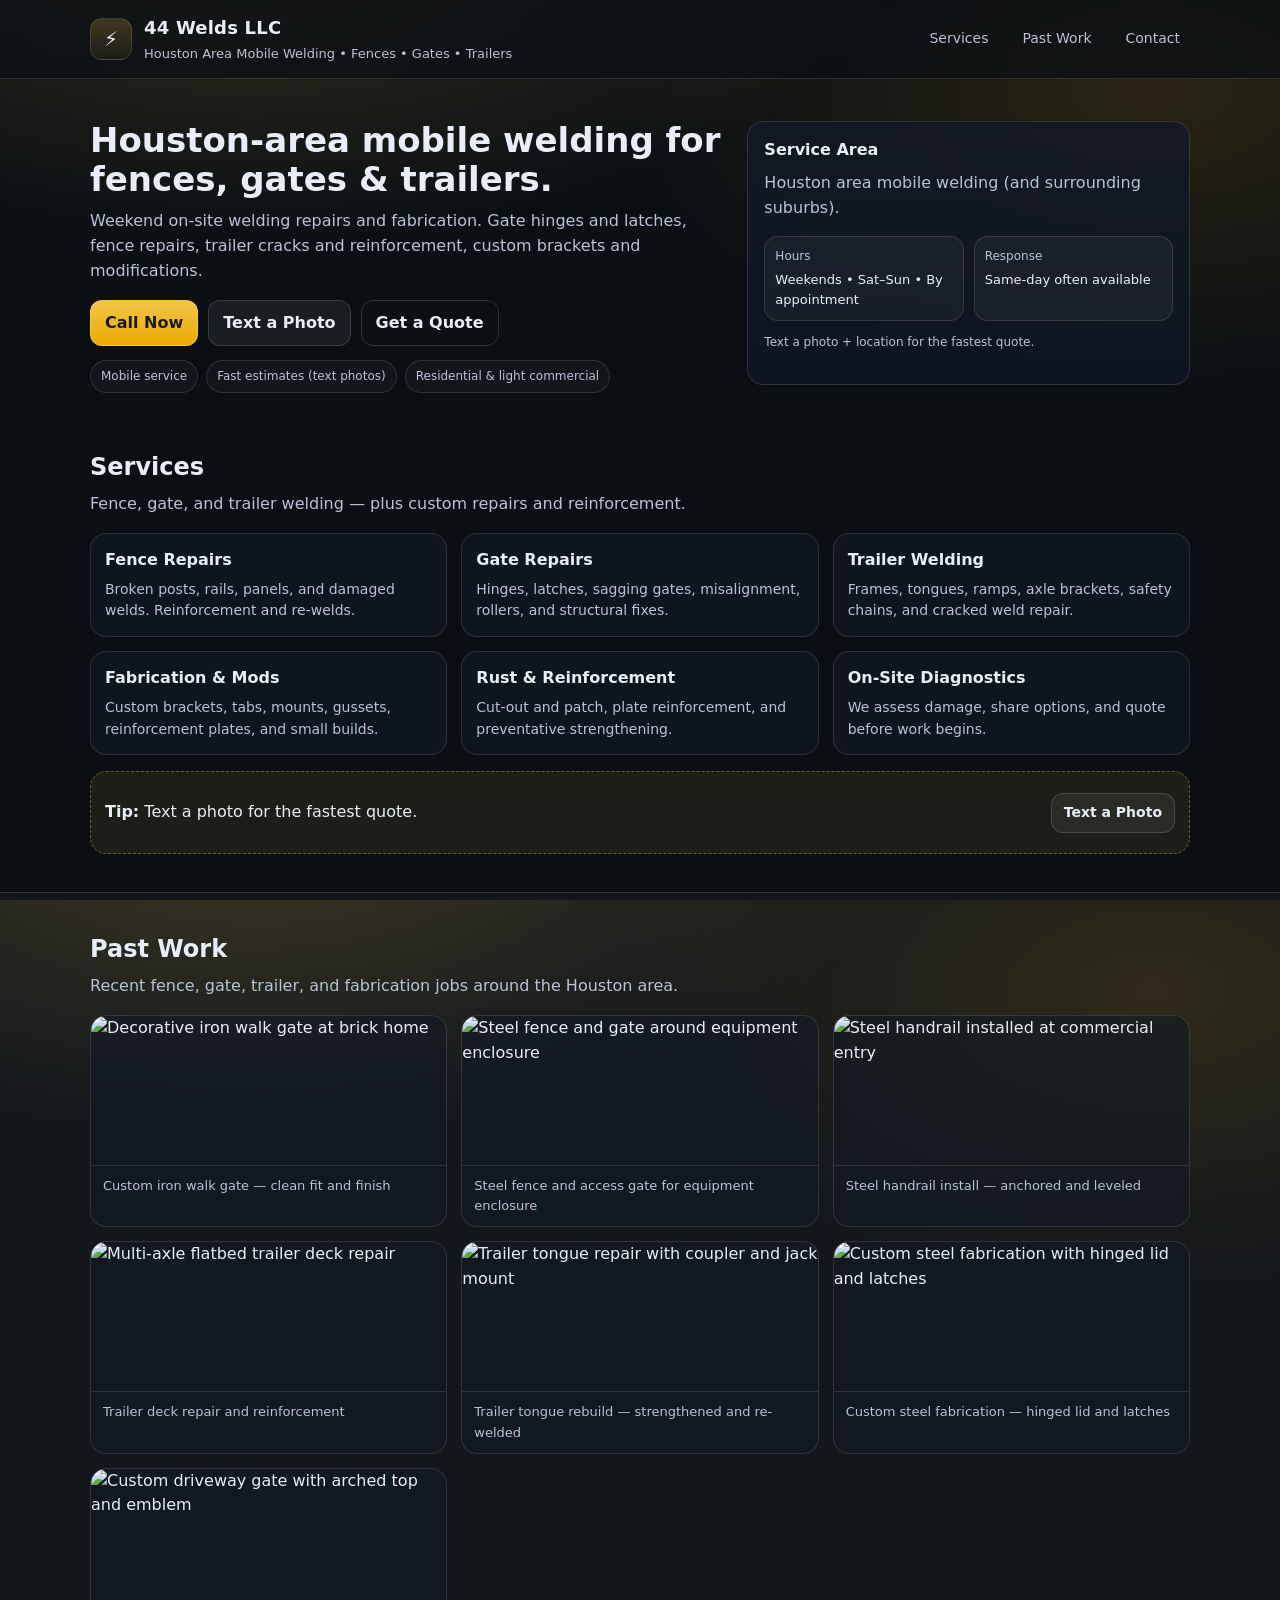
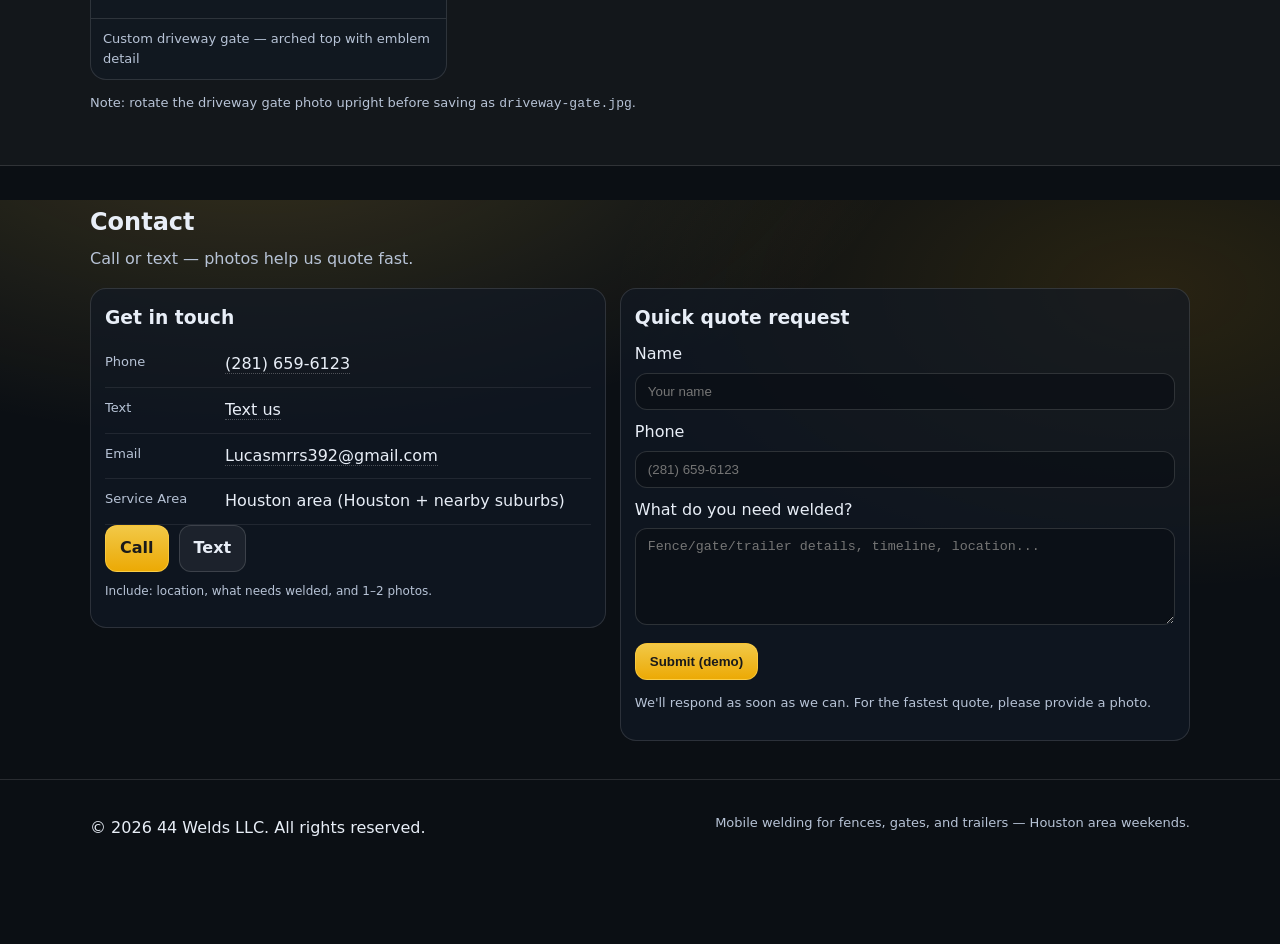
==== index.html/index.html @ a43ce85a "Update index.html" ====
<!doctype html>
<html lang="en">
<head>
  <meta charset="utf-8" />
  <meta name="viewport" content="width=device-width, initial-scale=1" />
  <title>44 Welds LLC | Houston Mobile Welding</title>
  <meta name="description" content="44 Welds LLC — Houston area mobile welding for fences, gates, and trailers. Weekend service. Call or text photos for fast quotes." />

  <style>
    :root{
      --bg:#0b0f14;
      --card:#121926;
      --card2:#0f1622;
      --text:#e8eef7;
      --muted:#b7c3d6;
      --line:rgba(255,255,255,.12);
      --accent:#ffd24a;
      --accent2:#ffb703;
    }

    *{box-sizing:border-box}
    html,body{height:100%}
    body{
      margin:0;
      font-family: system-ui, -apple-system, Segoe UI, Roboto, Arial, sans-serif;
      background: radial-gradient(1200px 600px at 20% -10%, rgba(255,210,74,.18), transparent 55%),
                  radial-gradient(900px 500px at 90% 10%, rgba(255,183,3,.12), transparent 60%),
                  var(--bg);
      color:var(--text);
      line-height:1.55;
    }

    a{color:inherit}
    .container{width:min(1100px, 92vw); margin:0 auto;}

    .header{
      position:sticky; top:0; z-index:50;
      backdrop-filter: blur(10px);
      background: rgba(11,15,20,.75);
      border-bottom:1px solid var(--line);
    }
    .header-inner{
      display:flex; gap:16px; align-items:center; justify-content:space-between;
      padding:14px 0;
    }
    .brand{display:flex; gap:12px; align-items:center}
    .logo{
      width:42px;height:42px; display:grid; place-items:center;
      border:1px solid var(--line);
      background: linear-gradient(180deg, rgba(255,210,74,.2), rgba(255,210,74,.05));
      border-radius:12px;
      font-size:20px;
    }
    .site-title{margin:0; font-size:18px; letter-spacing:.2px}
    .tagline{margin:2px 0 0; color:var(--muted); font-size:13px}

    .nav{display:flex; gap:14px; flex-wrap:wrap}
    .nav a{
      text-decoration:none; color:var(--muted);
      font-size:14px; padding:8px 10px; border-radius:10px;
    }
    .nav a:hover{background:rgba(255,255,255,.06); color:var(--text)}

    .hero{padding:42px 0 18px;}
    .hero-inner{
      display:grid;
      grid-template-columns: 1.3fr .9fr;
      gap:18px;
      align-items:start;
    }
    .hero h2{margin:0 0 10px; font-size:34px; line-height:1.15}
    .hero p{margin:0 0 16px; color:var(--muted)}
    .hero-card{
      border:1px solid var(--line);
      background:linear-gradient(180deg, rgba(18,25,38,.85), rgba(15,22,34,.85));
      border-radius:16px;
      padding:16px;
    }
    .hero-card h3{margin:0 0 8px; font-size:16px}
    .card-grid{display:grid; grid-template-columns:1fr 1fr; gap:10px; margin:12px 0;}
    .mini{
      border:1px solid var(--line);
      border-radius:14px;
      padding:10px;
      background:rgba(255,255,255,.04);
    }
    .mini-title{color:var(--muted); font-size:12px}
    .mini-value{font-size:13px; margin-top:4px}

    .badges{
      list-style:none; padding:0; margin:14px 0 0;
      display:flex; flex-wrap:wrap; gap:8px;
    }
    .badges li{
      font-size:12px; color:var(--muted);
      border:1px solid var(--line);
      padding:6px 10px;
      border-radius:999px;
      background:rgba(255,255,255,.03);
    }

    .section{padding:38px 0}
    .section.alt{
      background:rgba(255,255,255,.03);
      border-top:1px solid var(--line);
      border-bottom:1px solid var(--line)
    }
    .section-head{margin-bottom:16px}
    .section-head h2{margin:0 0 6px; font-size:24px}
    .section-head p{margin:0; color:var(--muted)}

    .grid{display:grid; grid-template-columns: repeat(3, 1fr); gap:14px;}
    .tile{
      border:1px solid var(--line);
      background:rgba(18,25,38,.65);
      border-radius:16px;
      padding:14px;
    }
    .tile h3{margin:0 0 6px; font-size:16px}
    .tile p{margin:0; color:var(--muted); font-size:14px}

    .callout{
      margin-top:16px;
      border:1px dashed rgba(255,210,74,.35);
      background:rgba(255,210,74,.08);
      padding:12px 14px;
      border-radius:16px;
      display:flex;
      align-items:center;
      justify-content:space-between;
      gap:12px;
    }

    .gallery{display:grid; grid-template-columns: repeat(3, 1fr); gap:14px;}
    .shot{
      margin:0;
      border:1px solid var(--line);
      background:rgba(18,25,38,.6);
      border-radius:16px;
      overflow:hidden;
    }
    .shot img{
      width:100%;
      height:150px;
      object-fit:cover;
      display:block;
      border-bottom:1px solid var(--line);
    }
    .shot figcaption{padding:10px 12px; color:var(--muted); font-size:13px}

    .contact-grid{
      display:grid;
      grid-template-columns: .95fr 1.05fr;
      gap:14px;
      align-items:start;
    }
    .contact-card{
      border:1px solid var(--line);
      background:rgba(18,25,38,.65);
      border-radius:16px;
      padding:14px;
    }
    .contact-card h3{margin:0 0 10px}
    .contact-row{
      display:grid;
      grid-template-columns: 110px 1fr;
      gap:10px;
      padding:10px 0;
      border-bottom:1px solid rgba(255,255,255,.08);
    }
    .contact-row:last-of-type{border-bottom:none}
    .label{color:var(--muted); font-size:13px}
    .value a{
      color:var(--text);
      text-decoration:none;
      border-bottom:1px dotted rgba(255,255,255,.25)
    }
    .value a:hover{border-bottom-color:rgba(255,210,74,.8)}

    .form{
      border:1px solid var(--line);
      background:rgba(18,25,38,.65);
      border-radius:16px;
      padding:14px;
    }
    .form h3{margin:0 0 10px}
    label{display:block; margin:10px 0}
    input, textarea{
      width:100%;
      margin-top:6px;
      padding:10px 12px;
      border-radius:12px;
      border:1px solid rgba(255,255,255,.14);
      background:rgba(11,15,20,.7);
      color:var(--text);
      outline:none;
    }
    input:focus, textarea:focus{
      border-color: rgba(255,210,74,.55);
      box-shadow: 0 0 0 3px rgba(255,210,74,.12);
    }

    .btn{
      display:inline-flex;
      align-items:center;
      justify-content:center;
      gap:8px;
      border-radius:12px;
      padding:10px 14px;
      border:1px solid rgba(255,255,255,.14);
      background:rgba(255,255,255,.06);
      text-decoration:none;
      color:var(--text);
      font-weight:600;
    }
    .btn:hover{background:rgba(255,255,255,.10)}
    .btn.primary{
      background: linear-gradient(180deg, rgba(255,210,74,.95), rgba(255,183,3,.92));
      color:#1a1a1a;
      border-color: rgba(255,210,74,.65);
    }
    .btn.primary:hover{filter:brightness(1.02)}
    .btn.ghost{background:transparent;}
    .btn.small{padding:8px 12px; border-radius:12px; font-size:14px}

    .cta-row{display:flex; flex-wrap:wrap; gap:10px}

    .footer{
      border-top:1px solid var(--line);
      padding:20px 0 88px;
    }
    .footer-inner{
      display:flex; justify-content:space-between; gap:12px; flex-wrap:wrap;
    }
    .footer .small{color:var(--muted); font-size:13px}
    .note{color:var(--muted); font-size:13px}
    .fineprint{color:var(--muted); font-size:12px; margin-top:10px}

    .sticky-actions{
      position:fixed;
      left:0; right:0; bottom:0;
      padding:10px;
      display:none;
      gap:10px;
      background: rgba(11,15,20,.82);
      border-top:1px solid var(--line);
      backdrop-filter: blur(10px);
    }
    .sticky-actions .btn{flex:1}

    @media (max-width: 860px){
      .hero-inner{grid-template-columns:1fr}
      .grid{grid-template-columns:1fr 1fr}
      .gallery{grid-template-columns:1fr 1fr}
      .contact-grid{grid-template-columns:1fr}
      .sticky-actions{display:flex}
      .nav{display:none}
      .hero h2{font-size:28px}
    }
    @media (max-width: 520px){
      .grid,.gallery{grid-template-columns:1fr}
    }
  </style>
</head>
<body>
  <header class="header">
    <div class="container header-inner">
      <div class="brand">
        <div class="logo" aria-hidden="true">⚡</div>
        <div>
          <h1 class="site-title">44 Welds LLC</h1>
          <p class="tagline">Houston Area Mobile Welding • Fences • Gates • Trailers</p>
        </div>
      </div>

      <nav class="nav" aria-label="Primary">
        <a href="#services">Services</a>
        <a href="#work">Past Work</a>
        <a href="#contact">Contact</a>
      </nav>
    </div>
  </header>

  <main>
    <section class="hero">
      <div class="container hero-inner">
        <div class="hero-copy">
          <h2>Houston-area mobile welding for fences, gates & trailers.</h2>
          <p>
            Weekend on-site welding repairs and fabrication. Gate hinges and latches, fence repairs,
            trailer cracks and reinforcement, custom brackets and modifications.
          </p>

          <div class="cta-row">
            <a class="btn primary" href="tel:+12816596123">Call Now</a>
            <a class="btn" href="sms:+12816596123">Text a Photo</a>
            <a class="btn ghost" href="#contact">Get a Quote</a>
          </div>

          <ul class="badges" aria-label="Highlights">
            <li>Mobile service</li>
            <li>Fast estimates (text photos)</li>
            <li>Residential & light commercial</li>
          </ul>
        </div>

        <div class="hero-card" role="region" aria-label="Service area">
          <h3>Service Area</h3>
          <p>Houston area mobile welding (and surrounding suburbs).</p>

          <div class="card-grid">
            <div class="mini">
              <div class="mini-title">Hours</div>
              <div class="mini-value">Weekends • Sat–Sun • By appointment</div>
            </div>
            <div class="mini">
              <div class="mini-title">Response</div>
              <div class="mini-value">Same-day often available</div>
            </div>
          </div>

          <p class="fineprint">Text a photo + location for the fastest quote.</p>
        </div>
      </div>
    </section>

    <section id="services" class="section">
      <div class="container">
        <div class="section-head">
          <h2>Services</h2>
          <p>Fence, gate, and trailer welding — plus custom repairs and reinforcement.</p>
        </div>

        <div class="grid">
          <article class="tile"><h3>Fence Repairs</h3><p>Broken posts, rails, panels, and damaged welds. Reinforcement and re-welds.</p></article>
          <article class="tile"><h3>Gate Repairs</h3><p>Hinges, latches, sagging gates, misalignment, rollers, and structural fixes.</p></article>
          <article class="tile"><h3>Trailer Welding</h3><p>Frames, tongues, ramps, axle brackets, safety chains, and cracked weld repair.</p></article>
          <article class="tile"><h3>Fabrication & Mods</h3><p>Custom brackets, tabs, mounts, gussets, reinforcement plates, and small builds.</p></article>
          <article class="tile"><h3>Rust & Reinforcement</h3><p>Cut-out and patch, plate reinforcement, and preventative strengthening.</p></article>
          <article class="tile"><h3>On-Site Diagnostics</h3><p>We assess damage, share options, and quote before work begins.</p></article>
        </div>

        <div class="callout">
          <p><strong>Tip:</strong> Text a photo for the fastest quote.</p>
          <a class="btn small" href="sms:+12816596123">Text a Photo</a>
        </div>
      </div>
    </section>

    <section id="work" class="section alt">
      <div class="container">
        <div class="section-head">
          <h2>Past Work</h2>
          <p>Recent fence, gate, trailer, and fabrication jobs around the Houston area.</p>
        </div>

        <div class="gallery">
          <figure class="shot"><img src="images/walk-gate.jpg" alt="Decorative iron walk gate at brick home" /><figcaption>Custom iron walk gate — clean fit and finish</figcaption></figure>
          <figure class="shot"><img src="images/utility-fence.jpg" alt="Steel fence and gate around equipment enclosure" /><figcaption>Steel fence and access gate for equipment enclosure</figcaption></figure>
          <figure class="shot"><img src="images/handrail.jpg" alt="Steel handrail installed at commercial entry" /><figcaption>Steel handrail install — anchored and leveled</figcaption></figure>
          <figure class="shot"><img src="images/flatbed-trailer.jpg" alt="Multi-axle flatbed trailer deck repair" /><figcaption>Trailer deck repair and reinforcement</figcaption></figure>
          <figure class="shot"><img src="images/trailer-tongue.jpg" alt="Trailer tongue repair with coupler and jack mount" /><figcaption>Trailer tongue rebuild — strengthened and re-welded</figcaption></figure>
          <figure class="shot"><img src="images/custom-fab-box.jpg" alt="Custom steel fabrication with hinged lid and latches" /><figcaption>Custom steel fabrication — hinged lid and latches</figcaption></figure>
          <figure class="shot"><img src="images/driveway-gate.jpg" alt="Custom driveway gate with arched top and emblem" /><figcaption>Custom driveway gate — arched top with emblem detail</figcaption></figure>
        </div>

        <p class="note">Note: rotate the driveway gate photo upright before saving as <code>driveway-gate.jpg</code>.</p>
      </div>
    </section>

    <section id="contact" class="section">
      <div class="container">
        <div class="section-head">
          <h2>Contact</h2>
          <p>Call or text — photos help us quote fast.</p>
        </div>

        <div class="contact-grid">
          <div class="contact-card">
            <h3>Get in touch</h3>

            <div class="contact-row"><div class="label">Phone</div><div class="value"><a href="tel:+12816596123">(281) 659-6123</a></div></div>
            <div class="contact-row"><div class="label">Text</div><div class="value"><a href="sms:+12816596123">Text us</a></div></div>
            <div class="contact-row"><div class="label">Email</div><div class="value"><a href="mailto:Lucasmrrs392@gmail.com">Lucasmrrs392@gmail.com</a></div></div>
            <div class="contact-row"><div class="label">Service Area</div><div class="value">Houston area (Houston + nearby suburbs)</div></div>

            <div class="cta-row">
              <a class="btn primary" href="tel:+12816596123">Call</a>
              <a class="btn" href="sms:+12816596123">Text</a>
            </div>

            <p class="fineprint">Include: location, what needs welded, and 1–2 photos.</p>
          </div>

          <form class="form" action="#" method="post">
            <h3>Quick quote request</h3>

            <label>Name
              <input type="text" name="name" autocomplete="name" placeholder="Your name" required />
            </label>

            <label>Phone
              <input type="tel" name="phone" autocomplete="tel" placeholder="(281) 659-6123" required />
            </label>

            <label>What do you need welded?
              <textarea name="message" rows="5" placeholder="Fence/gate/trailer details, timeline, location..." required></textarea>
            </label>

            <button class="btn primary" type="submit" disabled title="This demo form isn't wired up yet.">Submit (demo)</button>
            <p class="note">We'll respond as soon as we can. For the fastest quote, please provide a photo.</p>
          </form>
        </div>
      </div>
    </section>
  </main>

  <footer class="footer">
    <div class="container footer-inner">
      <p>© <span id="year"></span> 44 Welds LLC. All rights reserved.</p>
      <p class="small">Mobile welding for fences, gates, and trailers — Houston area weekends.</p>
    </div>
  </footer>

  <div class="sticky-actions" aria-label="Quick actions">
    <a class="btn primary" href="tel:+12816596123">Call</a>
    <a class="btn" href="sms:+12816596123">Text</a>
  </div>

  <script>
    document.getElementById("year").textContent = new Date().getFullYear();
  </script>
</body>
</html>
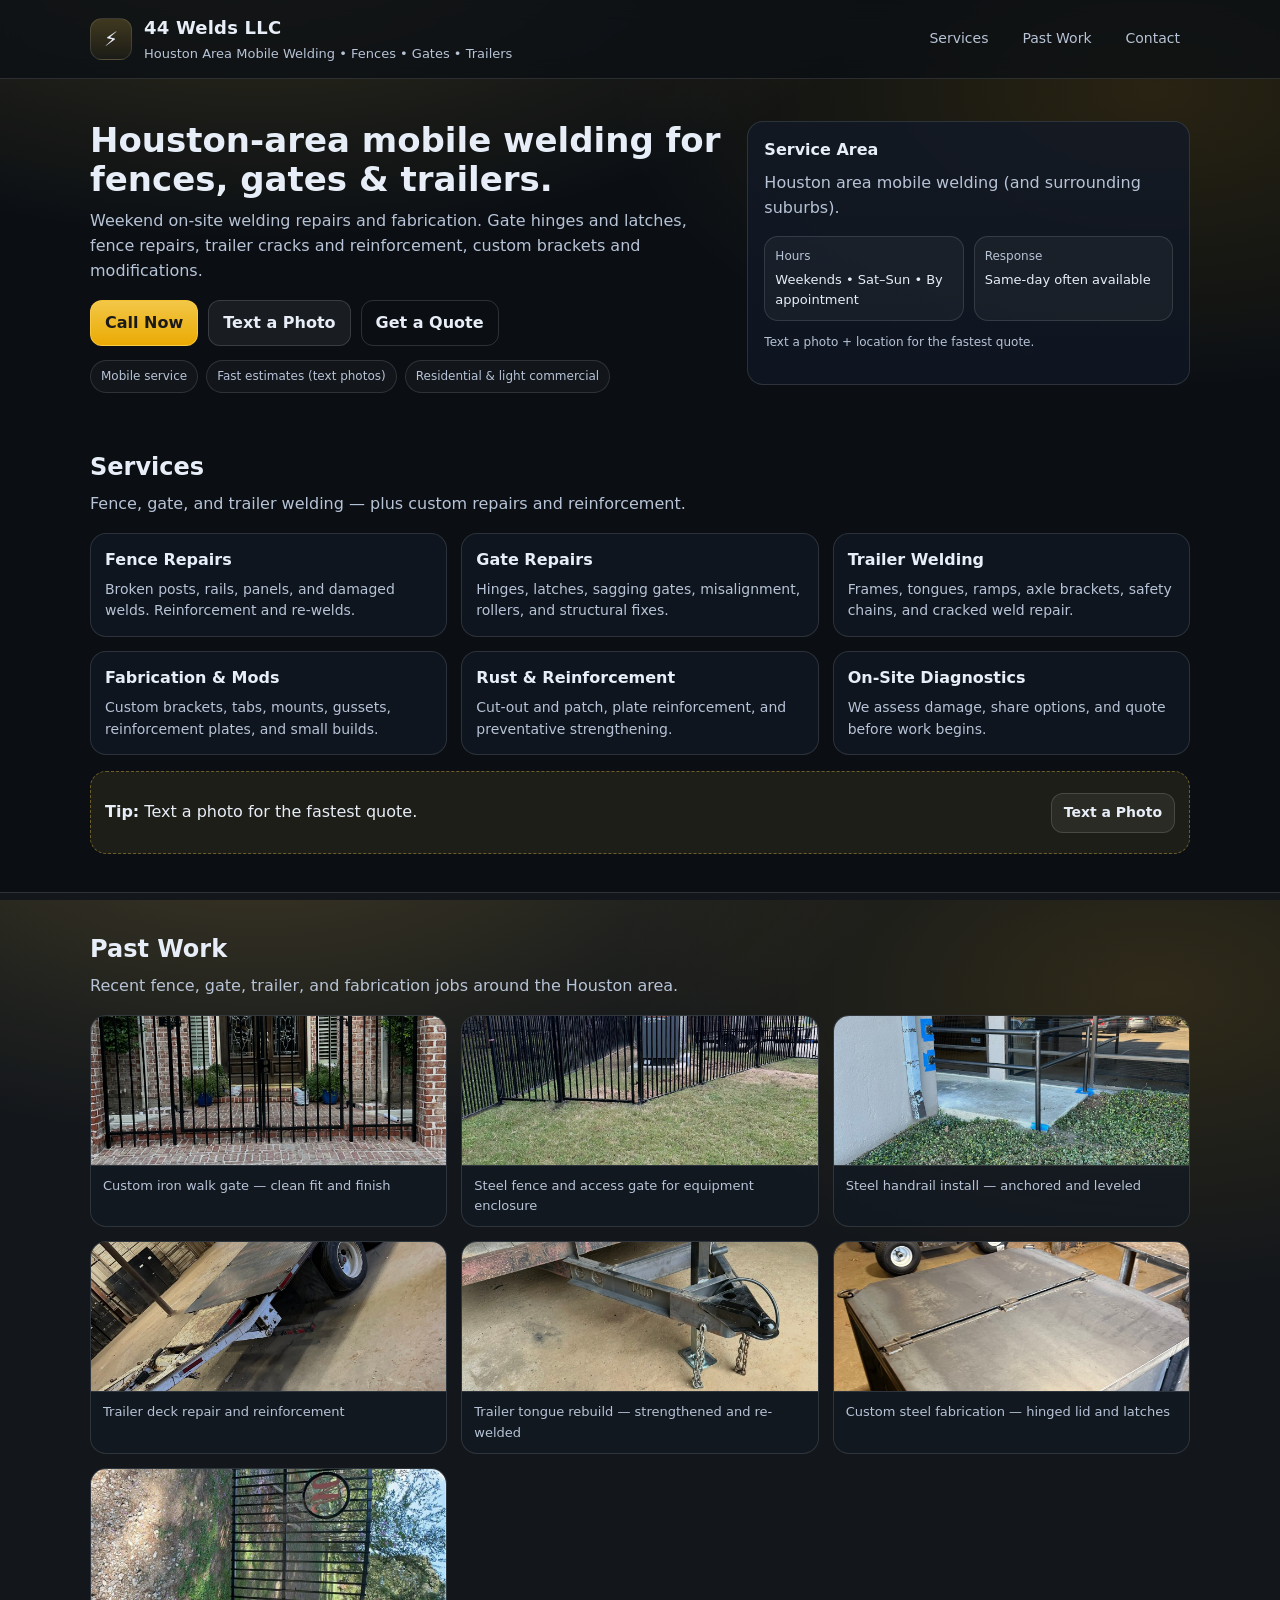
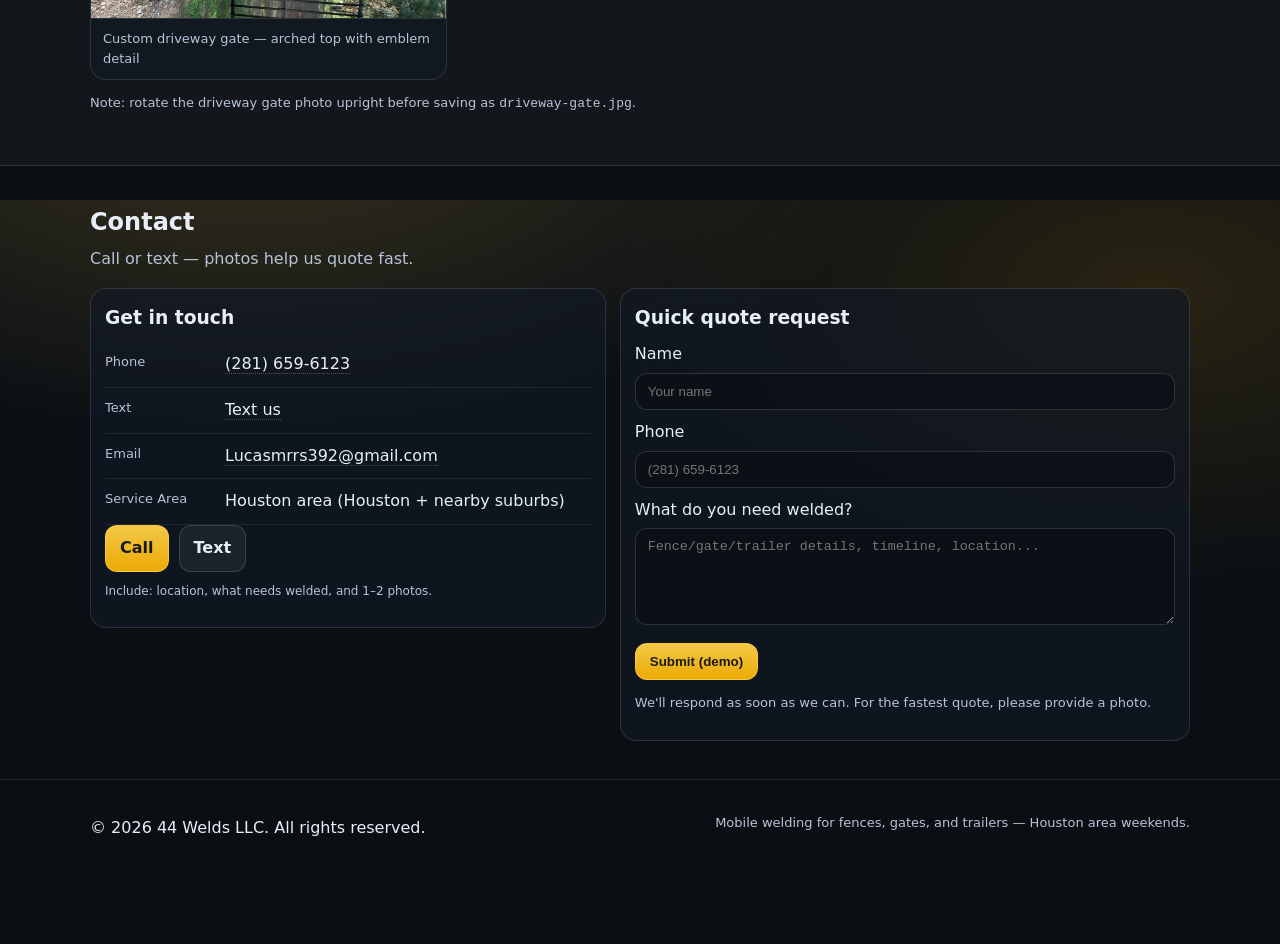
==== commit c2b3be8d: "Update index.html" ====
--- a/index.html/index.html
+++ b/index.html/index.html
@@ -355,13 +355,13 @@
         </div>
 
         <div class="gallery">
-          <figure class="shot"><img src="images/walk-gate.jpg" alt="Decorative iron walk gate at brick home" /><figcaption>Custom iron walk gate — clean fit and finish</figcaption></figure>
-          <figure class="shot"><img src="images/utility-fence.jpg" alt="Steel fence and gate around equipment enclosure" /><figcaption>Steel fence and access gate for equipment enclosure</figcaption></figure>
-          <figure class="shot"><img src="images/handrail.jpg" alt="Steel handrail installed at commercial entry" /><figcaption>Steel handrail install — anchored and leveled</figcaption></figure>
-          <figure class="shot"><img src="images/flatbed-trailer.jpg" alt="Multi-axle flatbed trailer deck repair" /><figcaption>Trailer deck repair and reinforcement</figcaption></figure>
-          <figure class="shot"><img src="images/trailer-tongue.jpg" alt="Trailer tongue repair with coupler and jack mount" /><figcaption>Trailer tongue rebuild — strengthened and re-welded</figcaption></figure>
-          <figure class="shot"><img src="images/custom-fab-box.jpg" alt="Custom steel fabrication with hinged lid and latches" /><figcaption>Custom steel fabrication — hinged lid and latches</figcaption></figure>
-          <figure class="shot"><img src="images/driveway-gate.jpg" alt="Custom driveway gate with arched top and emblem" /><figcaption>Custom driveway gate — arched top with emblem detail</figcaption></figure>
+          <figure class="shot"><img src="/images/walk-gate.jpg" alt="Decorative iron walk gate at brick home" /><figcaption>Custom iron walk gate — clean fit and finish</figcaption></figure>
+          <figure class="shot"><img src="/images/utility-fence.jpg" alt="Steel fence and gate around equipment enclosure" /><figcaption>Steel fence and access gate for equipment enclosure</figcaption></figure>
+          <figure class="shot"><img src="/images/handrail.jpg" alt="Steel handrail installed at commercial entry" /><figcaption>Steel handrail install — anchored and leveled</figcaption></figure>
+          <figure class="shot"><img src="/images/flatbed-trailer.jpg" alt="Multi-axle flatbed trailer deck repair" /><figcaption>Trailer deck repair and reinforcement</figcaption></figure>
+          <figure class="shot"><img src="/images/trailer-tongue.jpg" alt="Trailer tongue repair with coupler and jack mount" /><figcaption>Trailer tongue rebuild — strengthened and re-welded</figcaption></figure>
+          <figure class="shot"><img src="/images/custom-fab-box.jpg" alt="Custom steel fabrication with hinged lid and latches" /><figcaption>Custom steel fabrication — hinged lid and latches</figcaption></figure>
+          <figure class="shot"><img src="/images/driveway-gate.jpg" alt="Custom driveway gate with arched top and emblem" /><figcaption>Custom driveway gate — arched top with emblem detail</figcaption></figure>
         </div>
 
         <p class="note">Note: rotate the driveway gate photo upright before saving as <code>driveway-gate.jpg</code>.</p>
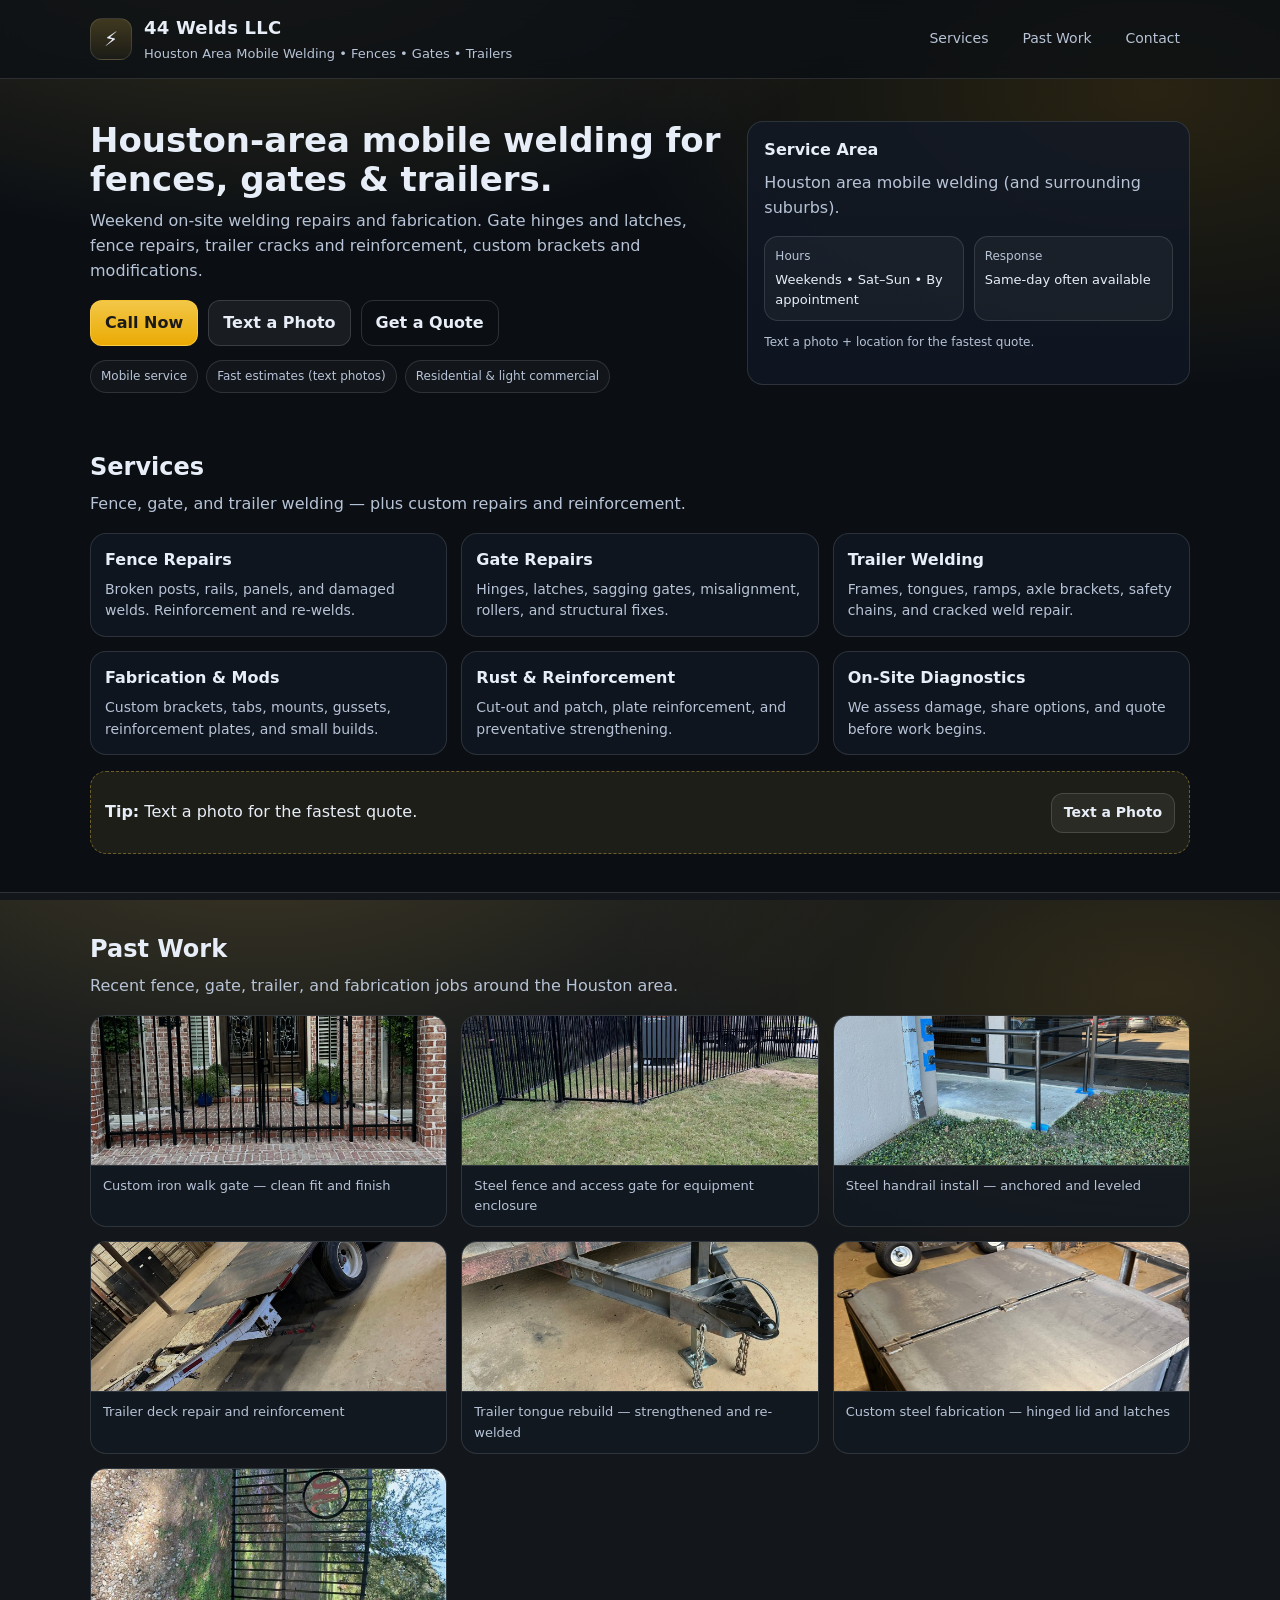
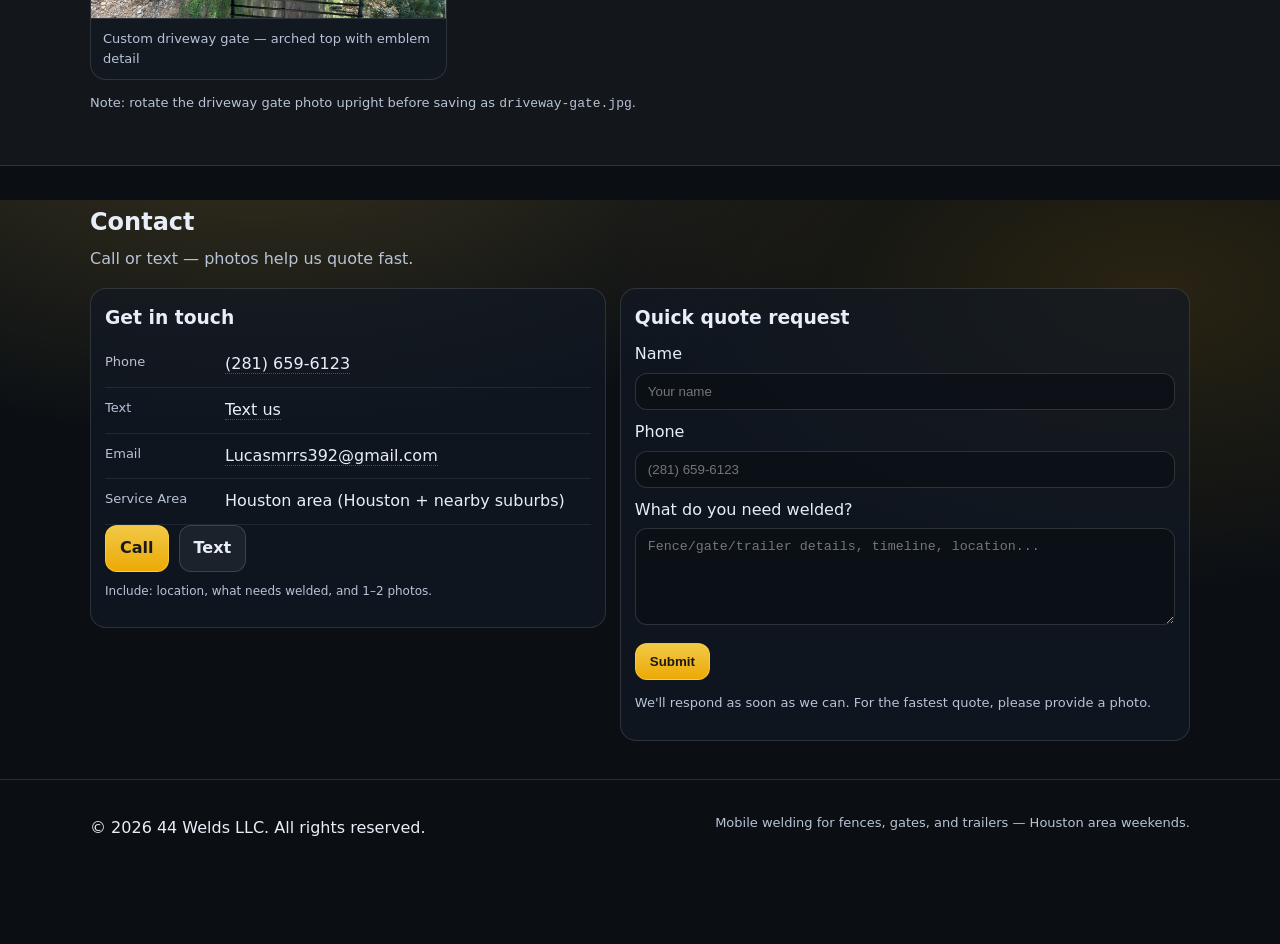
==== commit 26ef64c0: "Update index.html" ====
--- a/index.html/index.html
+++ b/index.html/index.html
@@ -392,7 +392,7 @@
             <p class="fineprint">Include: location, what needs welded, and 1–2 photos.</p>
           </div>
 
-          <form class="form" action="#" method="post">
+          <form class="form" action="https://formspree.io/f/xzdkzvew" method="POST">
             <h3>Quick quote request</h3>
 
             <label>Name
@@ -407,7 +407,7 @@
               <textarea name="message" rows="5" placeholder="Fence/gate/trailer details, timeline, location..." required></textarea>
             </label>
 
-            <button class="btn primary" type="submit" disabled title="This demo form isn't wired up yet.">Submit (demo)</button>
+            <button class="btn primary" type="submit">Submit</button>
             <p class="note">We'll respond as soon as we can. For the fastest quote, please provide a photo.</p>
           </form>
         </div>
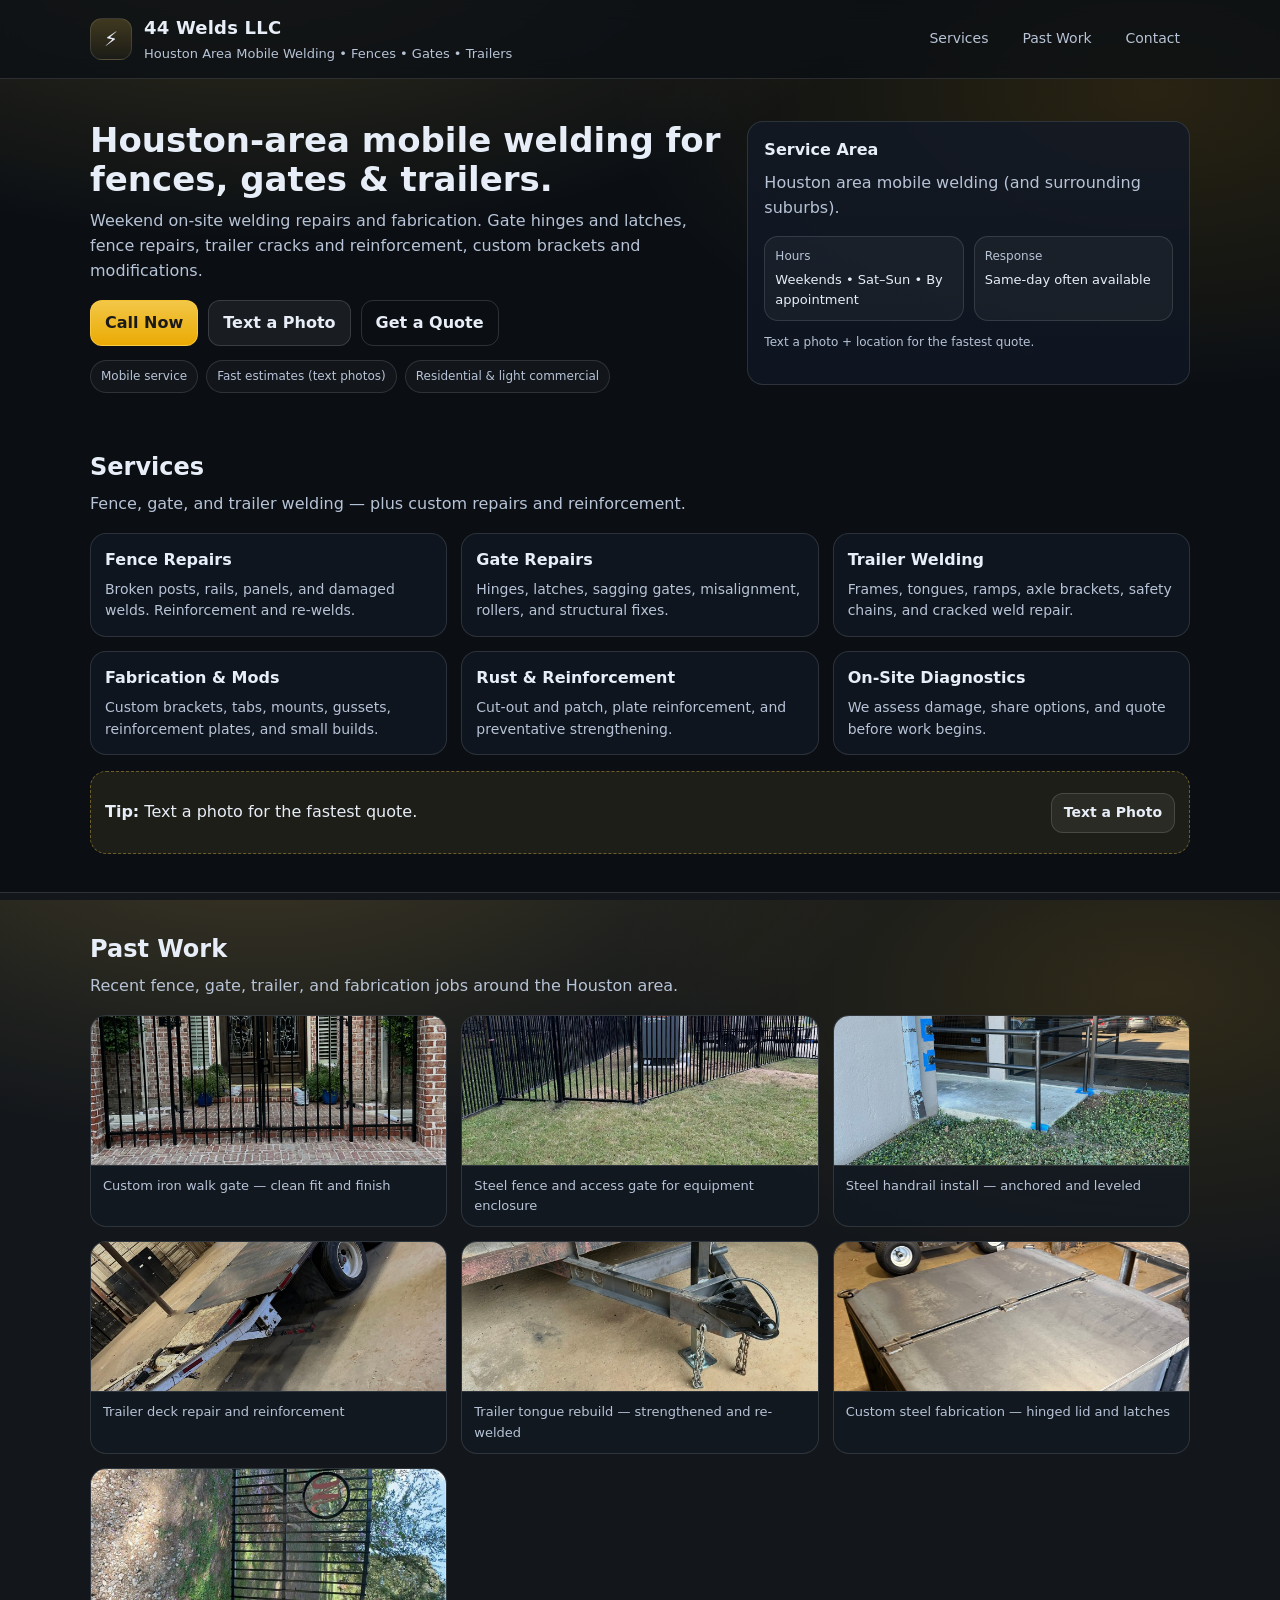
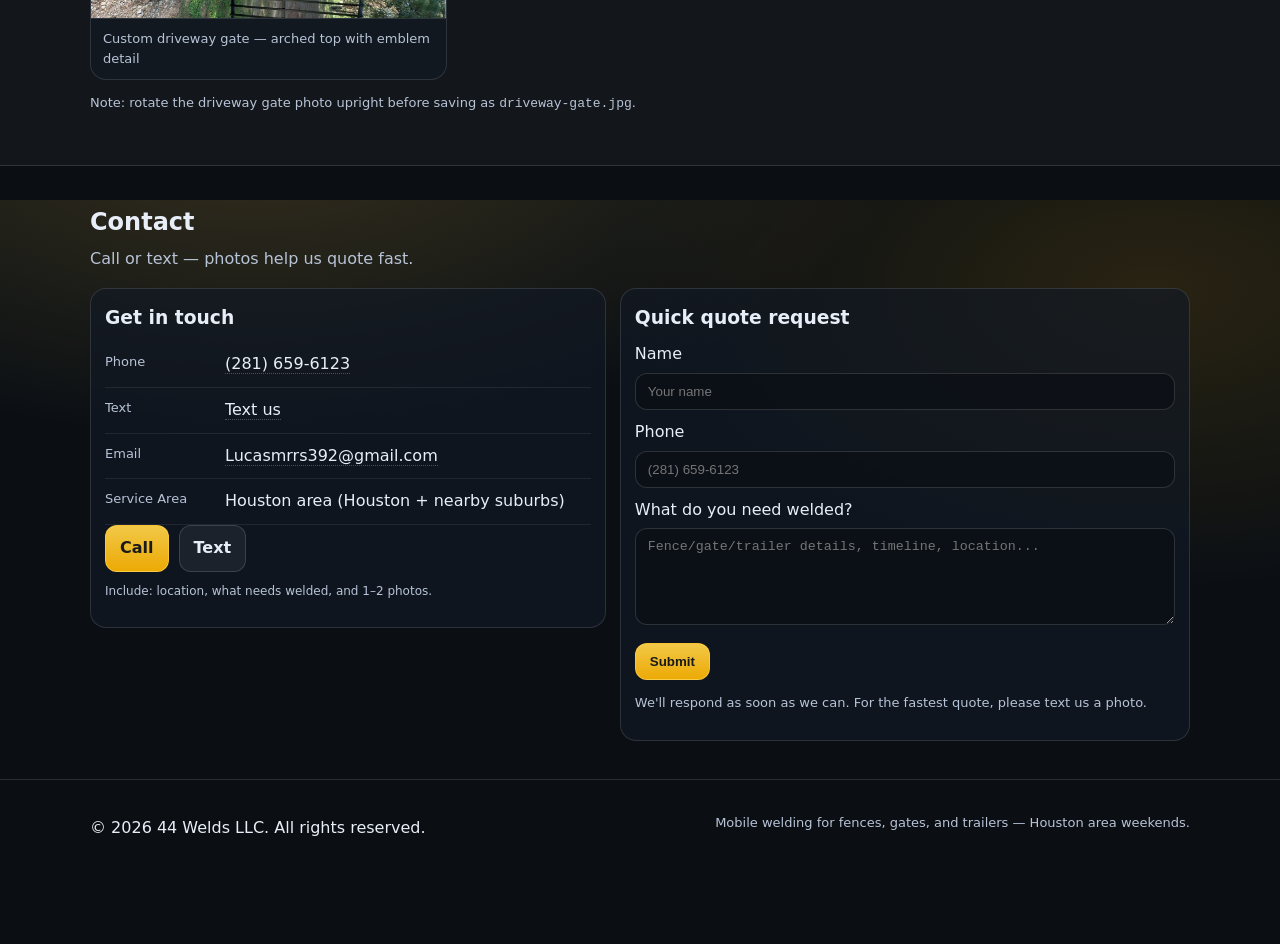
==== commit 35b550dc: "Update index.html" ====
--- a/index.html/index.html
+++ b/index.html/index.html
@@ -408,7 +408,7 @@
             </label>
 
             <button class="btn primary" type="submit">Submit</button>
-            <p class="note">We'll respond as soon as we can. For the fastest quote, please provide a photo.</p>
+            <p class="note">We'll respond as soon as we can. For the fastest quote, please text us a photo.</p>
           </form>
         </div>
       </div>
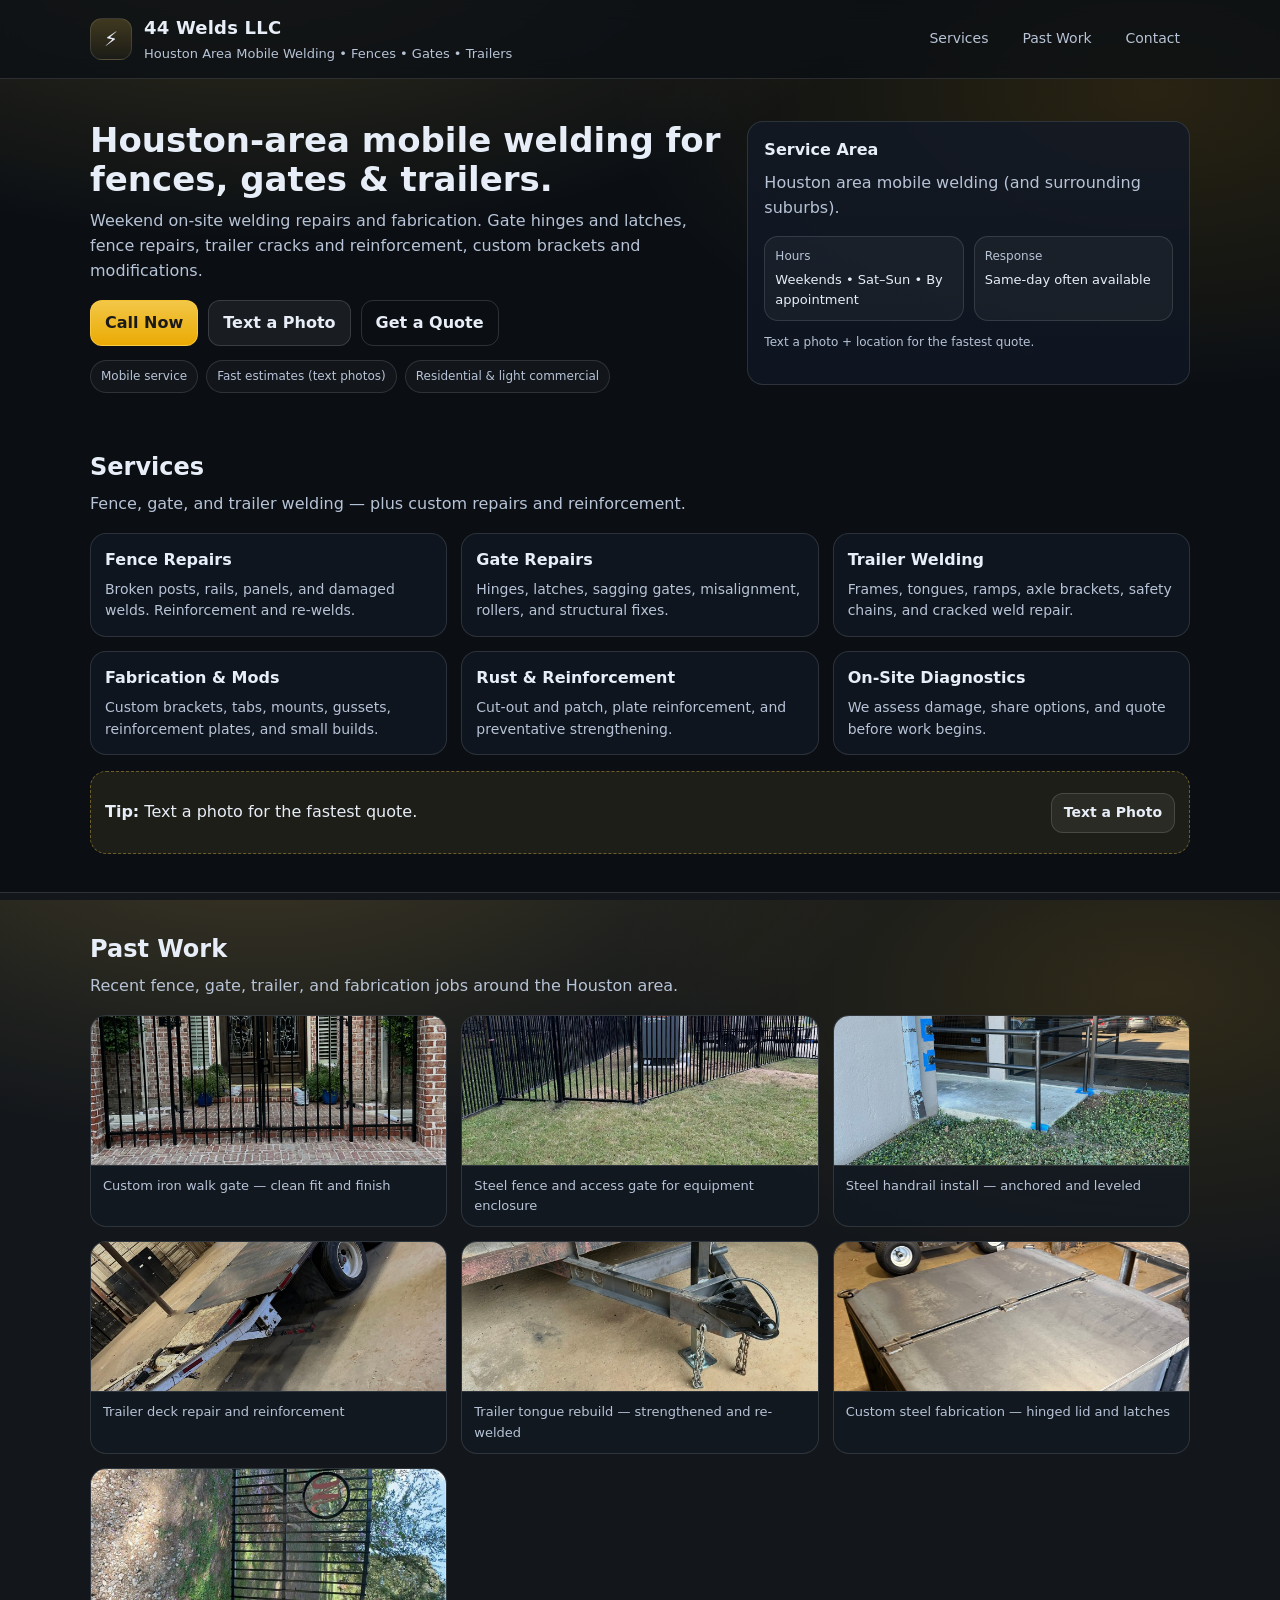
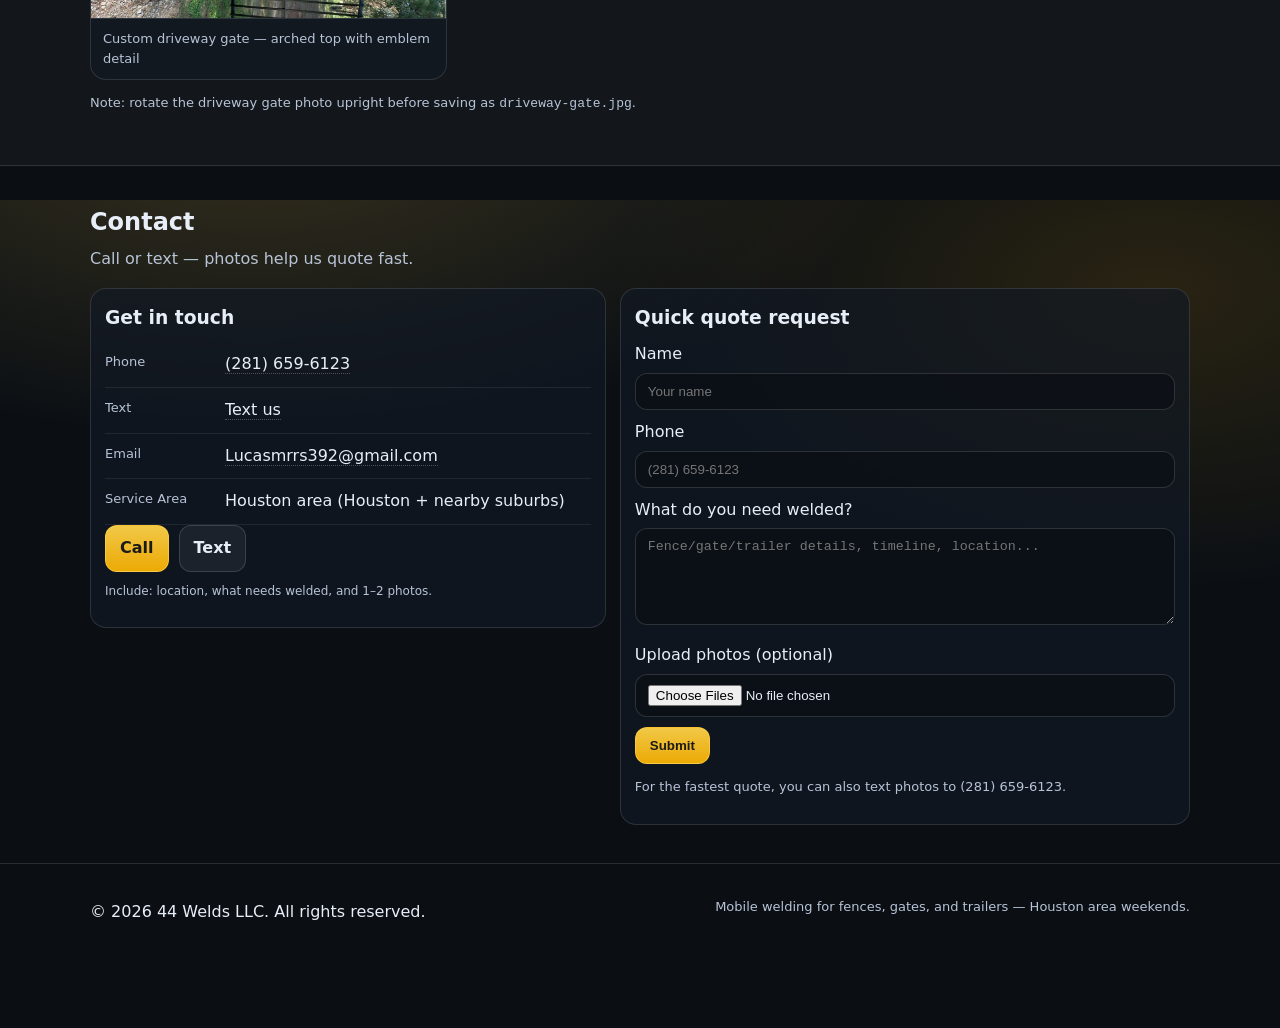
==== commit 914c86e6: "Update index.html" ====
--- a/index.html/index.html
+++ b/index.html/index.html
@@ -392,24 +392,33 @@
             <p class="fineprint">Include: location, what needs welded, and 1–2 photos.</p>
           </div>
 
-          <form class="form" action="https://formspree.io/f/xzdkzvew" method="POST">
-            <h3>Quick quote request</h3>
-
-            <label>Name
-              <input type="text" name="name" autocomplete="name" placeholder="Your name" required />
-            </label>
-
-            <label>Phone
-              <input type="tel" name="phone" autocomplete="tel" placeholder="(281) 659-6123" required />
-            </label>
-
-            <label>What do you need welded?
-              <textarea name="message" rows="5" placeholder="Fence/gate/trailer details, timeline, location..." required></textarea>
-            </label>
-
-            <button class="btn primary" type="submit">Submit</button>
-            <p class="note">We'll respond as soon as we can. For the fastest quote, please text us a photo.</p>
-          </form>
+          <form class="form" action="https://formspree.io/f/xzdkzvew" method="POST" enctype="multipart/form-data">
+  <h3>Quick quote request</h3>
+
+  <label>
+    Name
+    <input type="text" name="name" autocomplete="name" placeholder="Your name" required />
+  </label>
+
+  <label>
+    Phone
+    <input type="tel" name="phone" autocomplete="tel" placeholder="(281) 659-6123" required />
+  </label>
+
+  <label>
+    What do you need welded?
+    <textarea name="message" rows="5" placeholder="Fence/gate/trailer details, timeline, location..." required></textarea>
+  </label>
+
+  <label>
+    Upload photos (optional)
+    <input type="file" name="attachments" accept="image/*" multiple />
+  </label>
+
+  <button class="btn primary" type="submit">Submit</button>
+
+  <p class="note">For the fastest quote, you can also text photos to (281) 659-6123.</p>
+</form>
         </div>
       </div>
     </section>
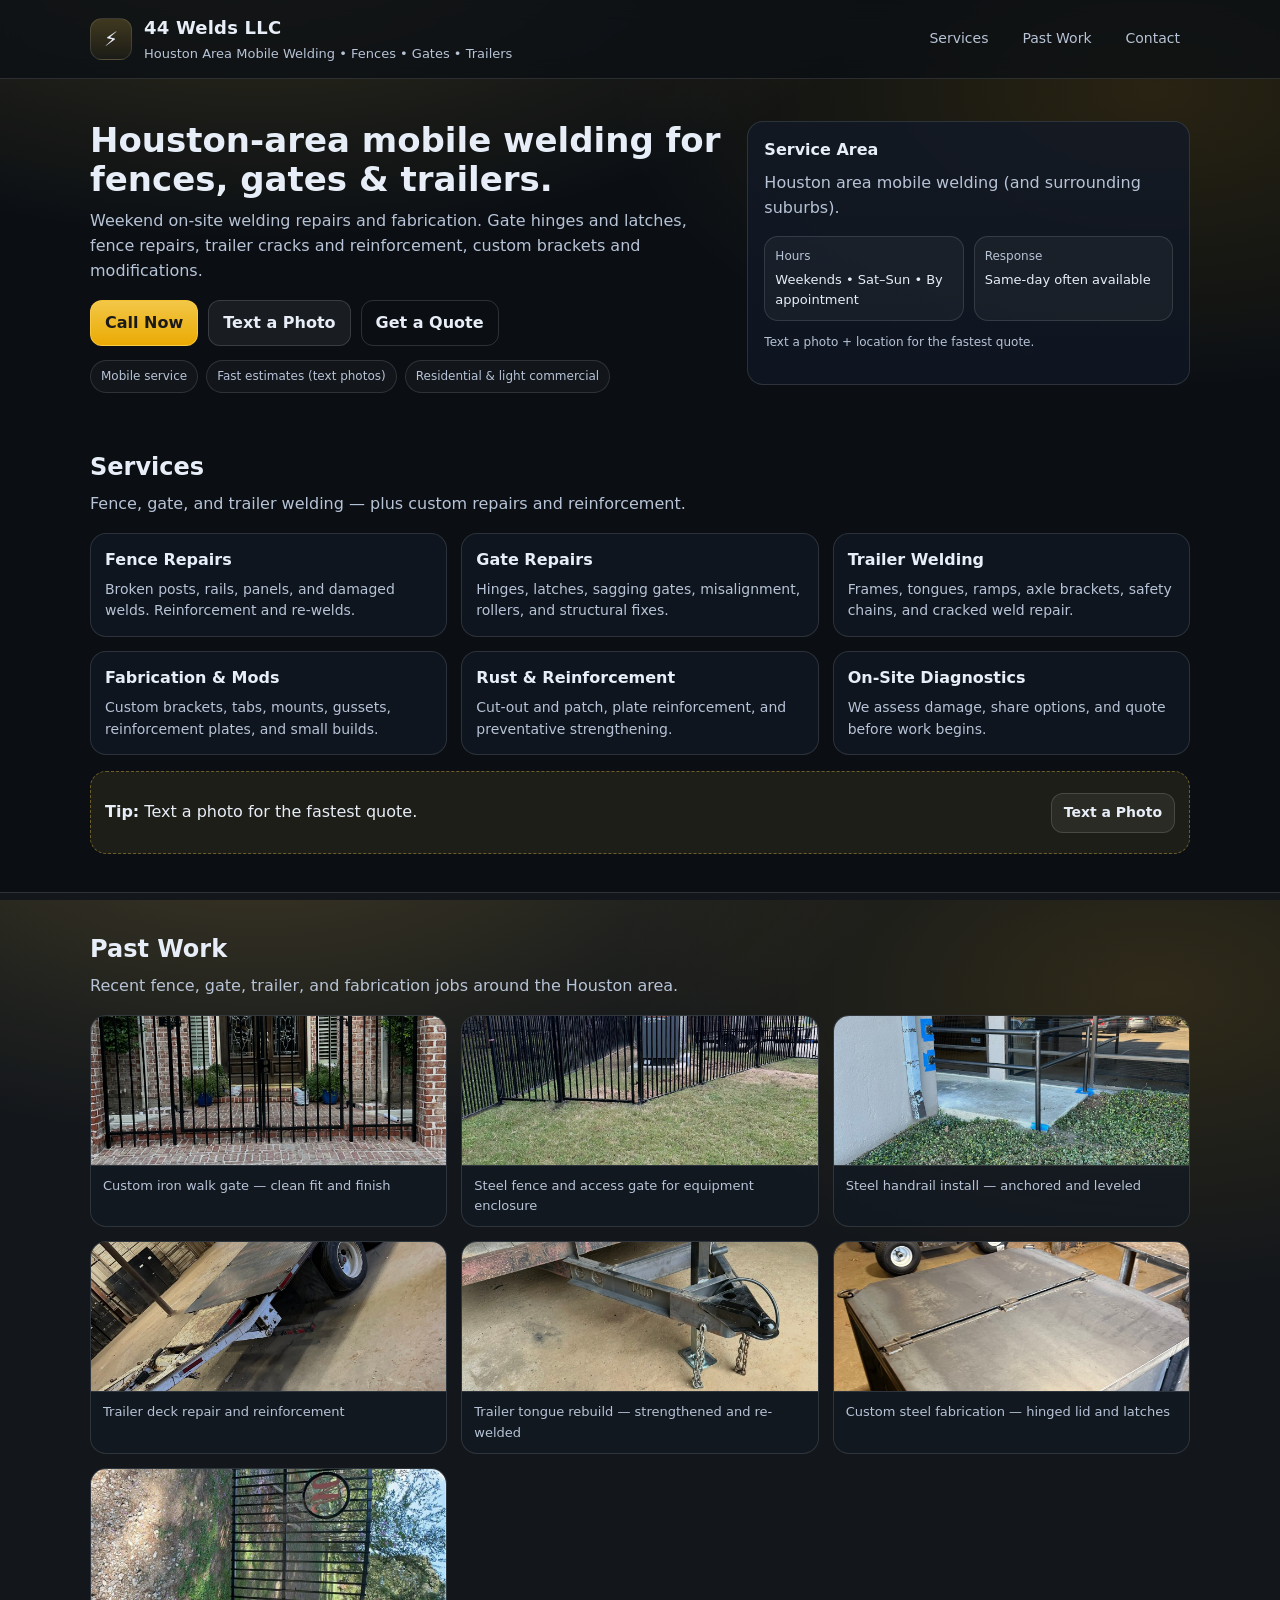
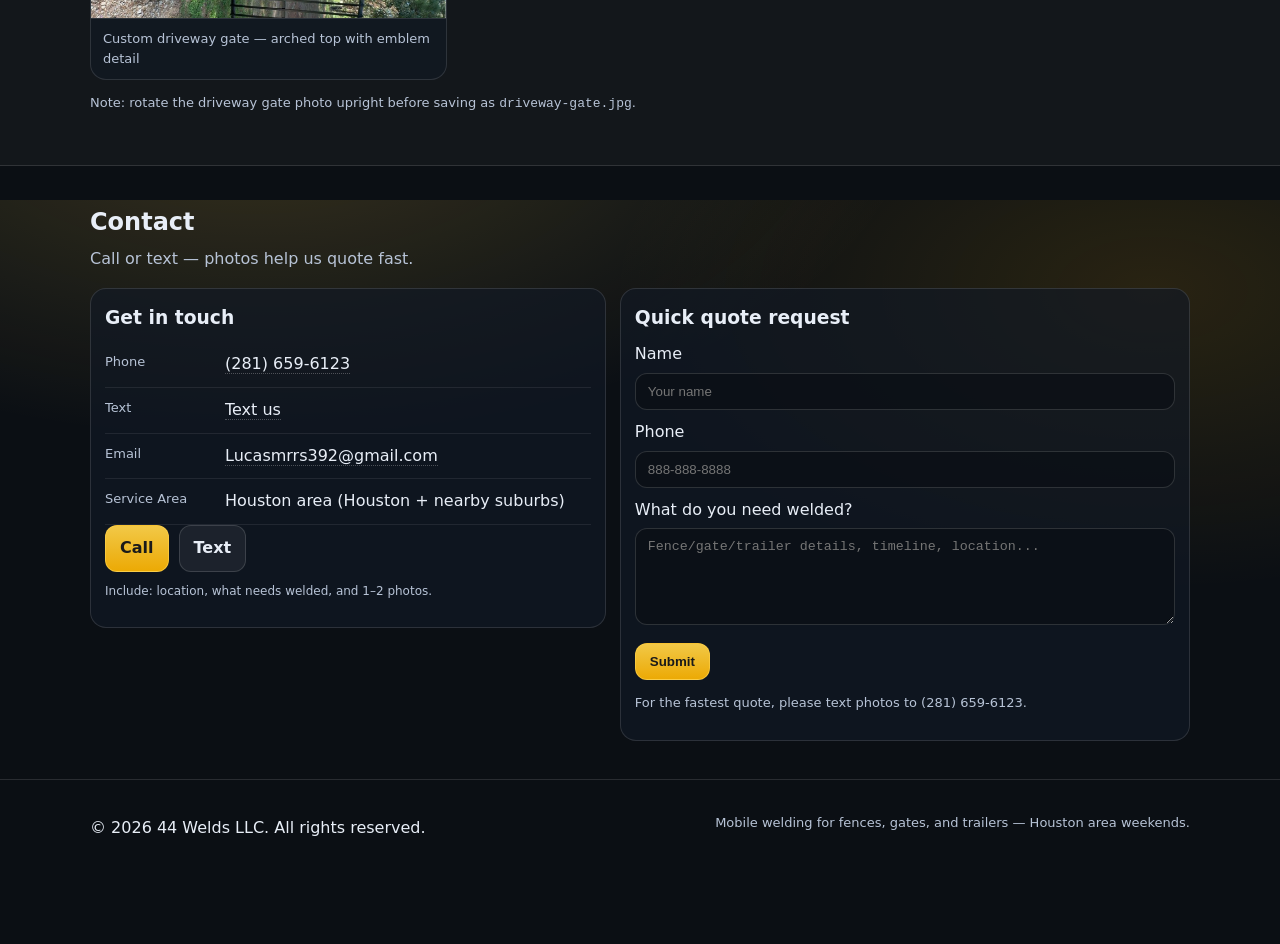
==== commit 297596c6: "Update index.html" ====
--- a/index.html/index.html
+++ b/index.html/index.html
@@ -199,6 +199,7 @@
       border-color: rgba(255,210,74,.55);
       box-shadow: 0 0 0 3px rgba(255,210,74,.12);
     }
+
 
     .btn{
       display:inline-flex;
@@ -402,7 +403,7 @@
 
   <label>
     Phone
-    <input type="tel" name="phone" autocomplete="tel" placeholder="(281) 659-6123" required />
+    <input type="tel" name="phone" autocomplete="tel" placeholder="888-888-8888" required />
   </label>
 
   <label>
@@ -410,14 +411,9 @@
     <textarea name="message" rows="5" placeholder="Fence/gate/trailer details, timeline, location..." required></textarea>
   </label>
 
-  <label>
-    Upload photos (optional)
-    <input type="file" name="attachments" accept="image/*" multiple />
-  </label>
-
   <button class="btn primary" type="submit">Submit</button>
 
-  <p class="note">For the fastest quote, you can also text photos to (281) 659-6123.</p>
+  <p class="note">For the fastest quote, please text photos to (281) 659-6123.</p>
 </form>
         </div>
       </div>
